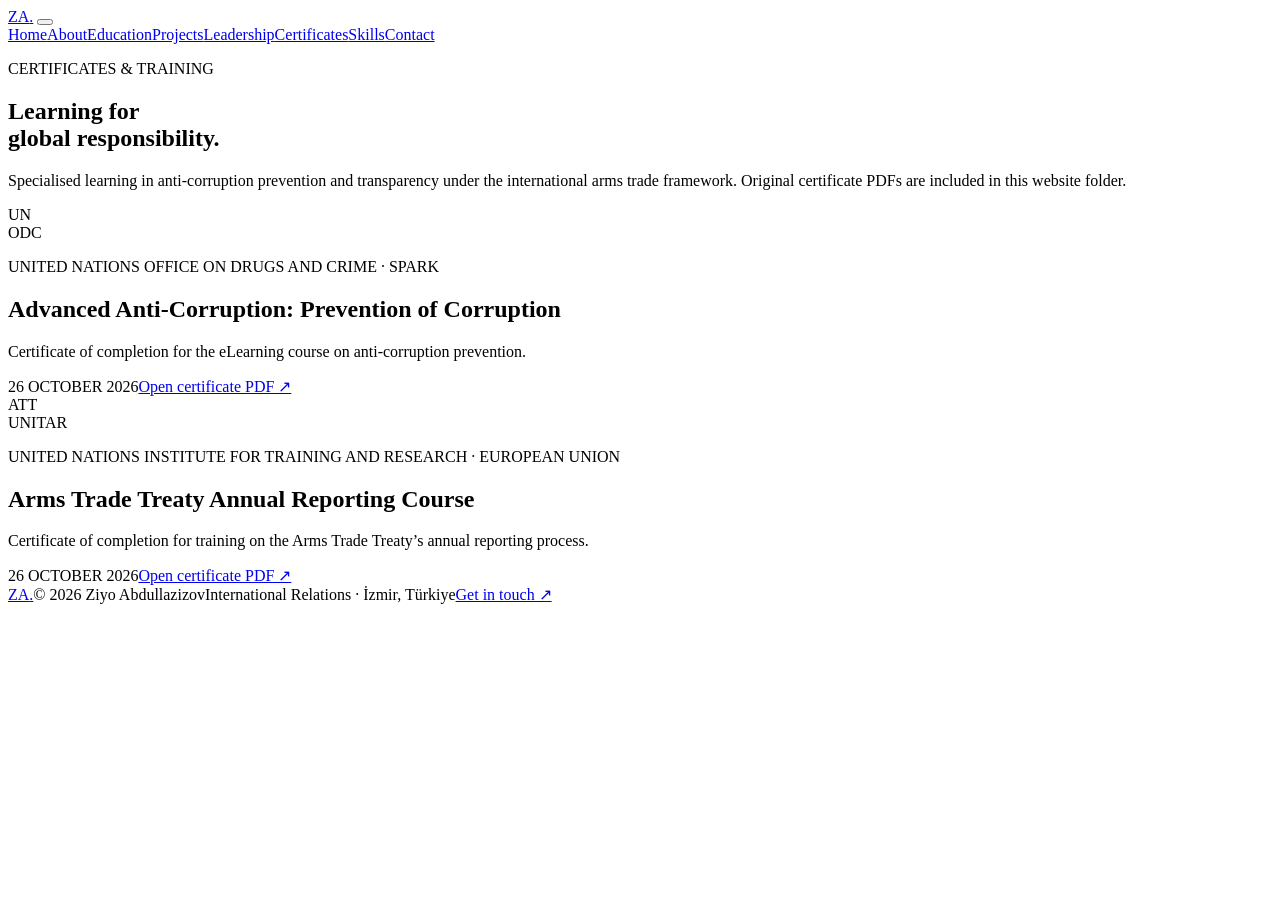
==== certificates.html @ 4506f45c "Add files via upload" ====
<!doctype html>
<html lang="en"><head><meta charset="utf-8"><meta name="viewport" content="width=device-width,initial-scale=1">
<meta name="theme-color" content="#f4f3ef"><meta name="description" content="Ziyo Abdullazizov — International Relations, diplomacy and leadership portfolio.">
<title>Certificates | Ziyo Abdullazizov</title><link rel="stylesheet" href="css/style.css"></head><body>
<header class="site-header"><div class="header-inner">
      <a class="brand" href="index.html" aria-label="Ziyo Abdullazizov home">ZA<span>.</span></a>
      <button class="menu-toggle" aria-label="Open navigation" aria-expanded="false"><span></span><span></span></button>
      <nav class="nav"><a class="" href="index.html">Home</a><a class="" href="about.html">About</a><a class="" href="education.html">Education</a><a class="" href="projects.html">Projects</a><a class="" href="leadership.html">Leadership</a><a class="active" href="certificates.html">Certificates</a><a class="" href="skills.html">Skills</a><a class="" href="contact.html">Contact</a></nav>
    </div></header><main class="wrap page-main"><section class="page-intro"><p class="eyebrow">CERTIFICATES & TRAINING</p><h1>Learning for<br>global responsibility.</h1><p class="page-lead">Specialised learning in anti-corruption prevention and transparency under the international arms trade framework. Original certificate PDFs are included in this website folder.</p></section>
<section class="certificate-list">
<article class="certificate-item"><div class="certificate-seal">UN<br><span>ODC</span></div><div class="certificate-info"><p class="eyebrow">UNITED NATIONS OFFICE ON DRUGS AND CRIME · SPARK</p><h2>Advanced Anti-Corruption: Prevention of Corruption</h2><p>Certificate of completion for the eLearning course on anti-corruption prevention.</p><span class="project-date">26 OCTOBER 2026</span><a class="button button-dark" href="assets/certificate-anti-corruption.pdf" target="_blank" rel="noreferrer">Open certificate PDF ↗</a></div></article>
<article class="certificate-item"><div class="certificate-seal seal-gold">ATT<br><span>UNITAR</span></div><div class="certificate-info"><p class="eyebrow">UNITED NATIONS INSTITUTE FOR TRAINING AND RESEARCH · EUROPEAN UNION</p><h2>Arms Trade Treaty Annual Reporting Course</h2><p>Certificate of completion for training on the Arms Trade Treaty’s annual reporting process.</p><span class="project-date">26 OCTOBER 2026</span><a class="button button-dark" href="assets/certificate-arms-trade-treaty.pdf" target="_blank" rel="noreferrer">Open certificate PDF ↗</a></div></article>
</section></main><footer class="footer"><div class="wrap footer-inner"><a class="brand footer-brand" href="index.html">ZA<span>.</span></a><span>© 2026 Ziyo Abdullazizov</span><span>International Relations · İzmir, Türkiye</span><a href="contact.html">Get in touch ↗</a></div></footer><script src="js/script.js"></script></body></html>
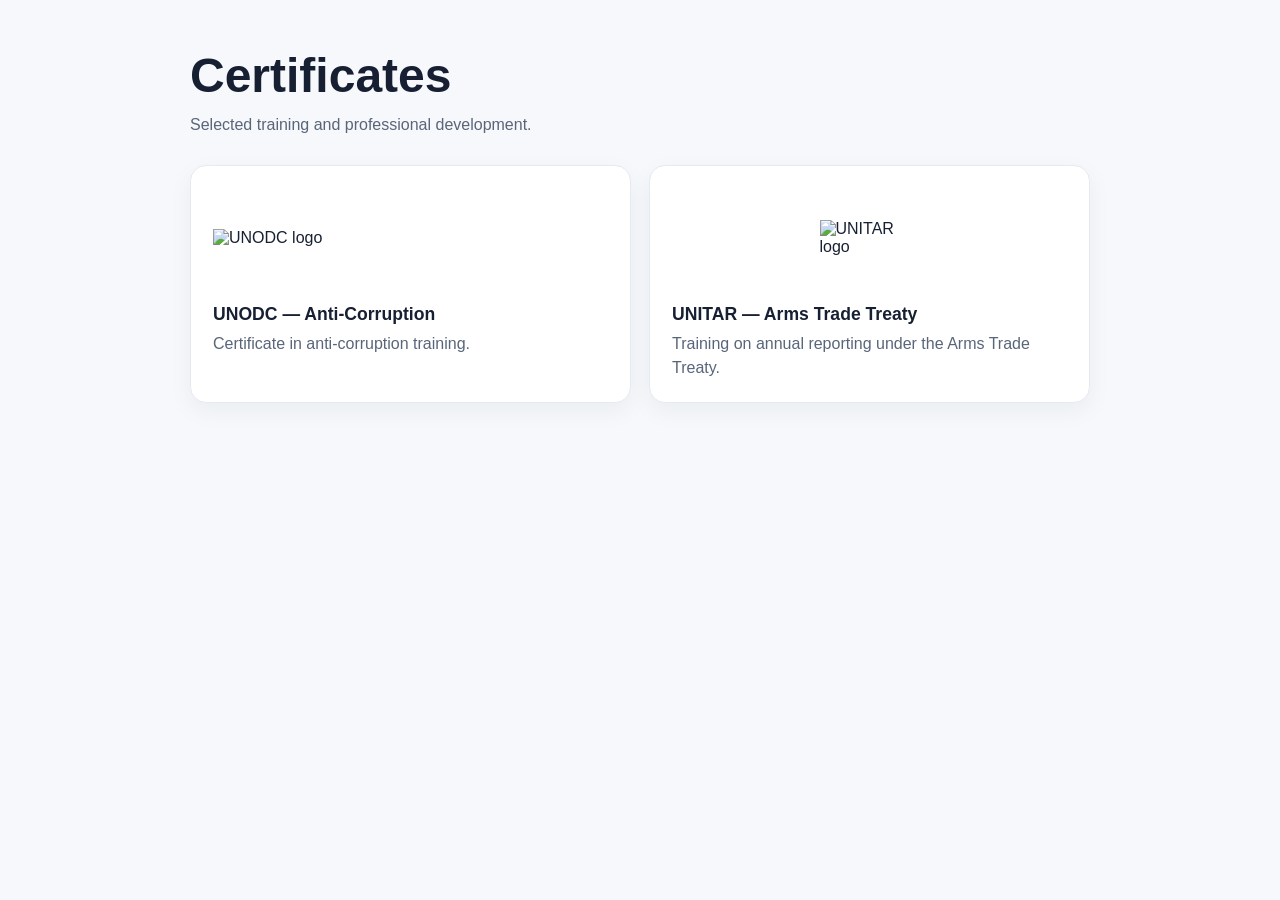
==== commit cc254137: "Add files via upload" ====
--- a/certificates.html
+++ b/certificates.html
@@ -1,13 +1,39 @@
 <!doctype html>
-<html lang="en"><head><meta charset="utf-8"><meta name="viewport" content="width=device-width,initial-scale=1">
-<meta name="theme-color" content="#f4f3ef"><meta name="description" content="Ziyo Abdullazizov — International Relations, diplomacy and leadership portfolio.">
-<title>Certificates | Ziyo Abdullazizov</title><link rel="stylesheet" href="css/style.css"></head><body>
-<header class="site-header"><div class="header-inner">
-      <a class="brand" href="index.html" aria-label="Ziyo Abdullazizov home">ZA<span>.</span></a>
-      <button class="menu-toggle" aria-label="Open navigation" aria-expanded="false"><span></span><span></span></button>
-      <nav class="nav"><a class="" href="index.html">Home</a><a class="" href="about.html">About</a><a class="" href="education.html">Education</a><a class="" href="projects.html">Projects</a><a class="" href="leadership.html">Leadership</a><a class="active" href="certificates.html">Certificates</a><a class="" href="skills.html">Skills</a><a class="" href="contact.html">Contact</a></nav>
-    </div></header><main class="wrap page-main"><section class="page-intro"><p class="eyebrow">CERTIFICATES & TRAINING</p><h1>Learning for<br>global responsibility.</h1><p class="page-lead">Specialised learning in anti-corruption prevention and transparency under the international arms trade framework. Original certificate PDFs are included in this website folder.</p></section>
-<section class="certificate-list">
-<article class="certificate-item"><div class="certificate-seal">UN<br><span>ODC</span></div><div class="certificate-info"><p class="eyebrow">UNITED NATIONS OFFICE ON DRUGS AND CRIME · SPARK</p><h2>Advanced Anti-Corruption: Prevention of Corruption</h2><p>Certificate of completion for the eLearning course on anti-corruption prevention.</p><span class="project-date">26 OCTOBER 2026</span><a class="button button-dark" href="assets/certificate-anti-corruption.pdf" target="_blank" rel="noreferrer">Open certificate PDF ↗</a></div></article>
-<article class="certificate-item"><div class="certificate-seal seal-gold">ATT<br><span>UNITAR</span></div><div class="certificate-info"><p class="eyebrow">UNITED NATIONS INSTITUTE FOR TRAINING AND RESEARCH · EUROPEAN UNION</p><h2>Arms Trade Treaty Annual Reporting Course</h2><p>Certificate of completion for training on the Arms Trade Treaty’s annual reporting process.</p><span class="project-date">26 OCTOBER 2026</span><a class="button button-dark" href="assets/certificate-arms-trade-treaty.pdf" target="_blank" rel="noreferrer">Open certificate PDF ↗</a></div></article>
-</section></main><footer class="footer"><div class="wrap footer-inner"><a class="brand footer-brand" href="index.html">ZA<span>.</span></a><span>© 2026 Ziyo Abdullazizov</span><span>International Relations · İzmir, Türkiye</span><a href="contact.html">Get in touch ↗</a></div></footer><script src="js/script.js"></script></body></html>+<html lang="en">
+<head>
+  <meta charset="utf-8">
+  <meta name="viewport" content="width=device-width, initial-scale=1">
+  <title>Certificates | Portfolio</title>
+  <style>
+    * { box-sizing: border-box; }
+    body { margin: 0; padding: 48px 20px; font-family: Arial, Helvetica, sans-serif; color: #172033; background: #f6f8fb; }
+    main { max-width: 900px; margin: 0 auto; }
+    h1 { margin: 0 0 10px; font-size: clamp(2rem, 5vw, 3rem); }
+    .intro { margin: 0 0 28px; color: #596579; }
+    .grid { display: grid; grid-template-columns: repeat(auto-fit, minmax(260px, 1fr)); gap: 18px; }
+    .card { display: flex; flex-direction: column; gap: 16px; padding: 22px; background: #fff; border: 1px solid #e5eaf1; border-radius: 16px; box-shadow: 0 8px 24px rgba(20,35,60,.05); }
+    .logo-wrap { height: 100px; display: flex; align-items: center; justify-content: center; }
+    .logo { display: block; max-width: 100%; max-height: 100%; width: auto; height: auto; object-fit: contain; }
+    .logo.unodc { width: 100%; }
+    .logo.unitar { max-width: 100px; }
+    h2 { margin: 0 0 7px; font-size: 1.1rem; }
+    p { margin: 0; color: #596579; line-height: 1.5; }
+  </style>
+</head>
+<body>
+  <main>
+    <h1>Certificates</h1>
+    <p class="intro">Selected training and professional development.</p>
+    <section class="grid" aria-label="Certificates">
+      <article class="card">
+        <div class="logo-wrap"><img class="logo unodc" src="assets/logos/unodc.png" alt="UNODC logo"></div>
+        <div><h2>UNODC — Anti-Corruption</h2><p>Certificate in anti-corruption training.</p></div>
+      </article>
+      <article class="card">
+        <div class="logo-wrap"><img class="logo unitar" src="assets/logos/unitar.png" alt="UNITAR logo"></div>
+        <div><h2>UNITAR — Arms Trade Treaty</h2><p>Training on annual reporting under the Arms Trade Treaty.</p></div>
+      </article>
+    </section>
+  </main>
+</body>
+</html>
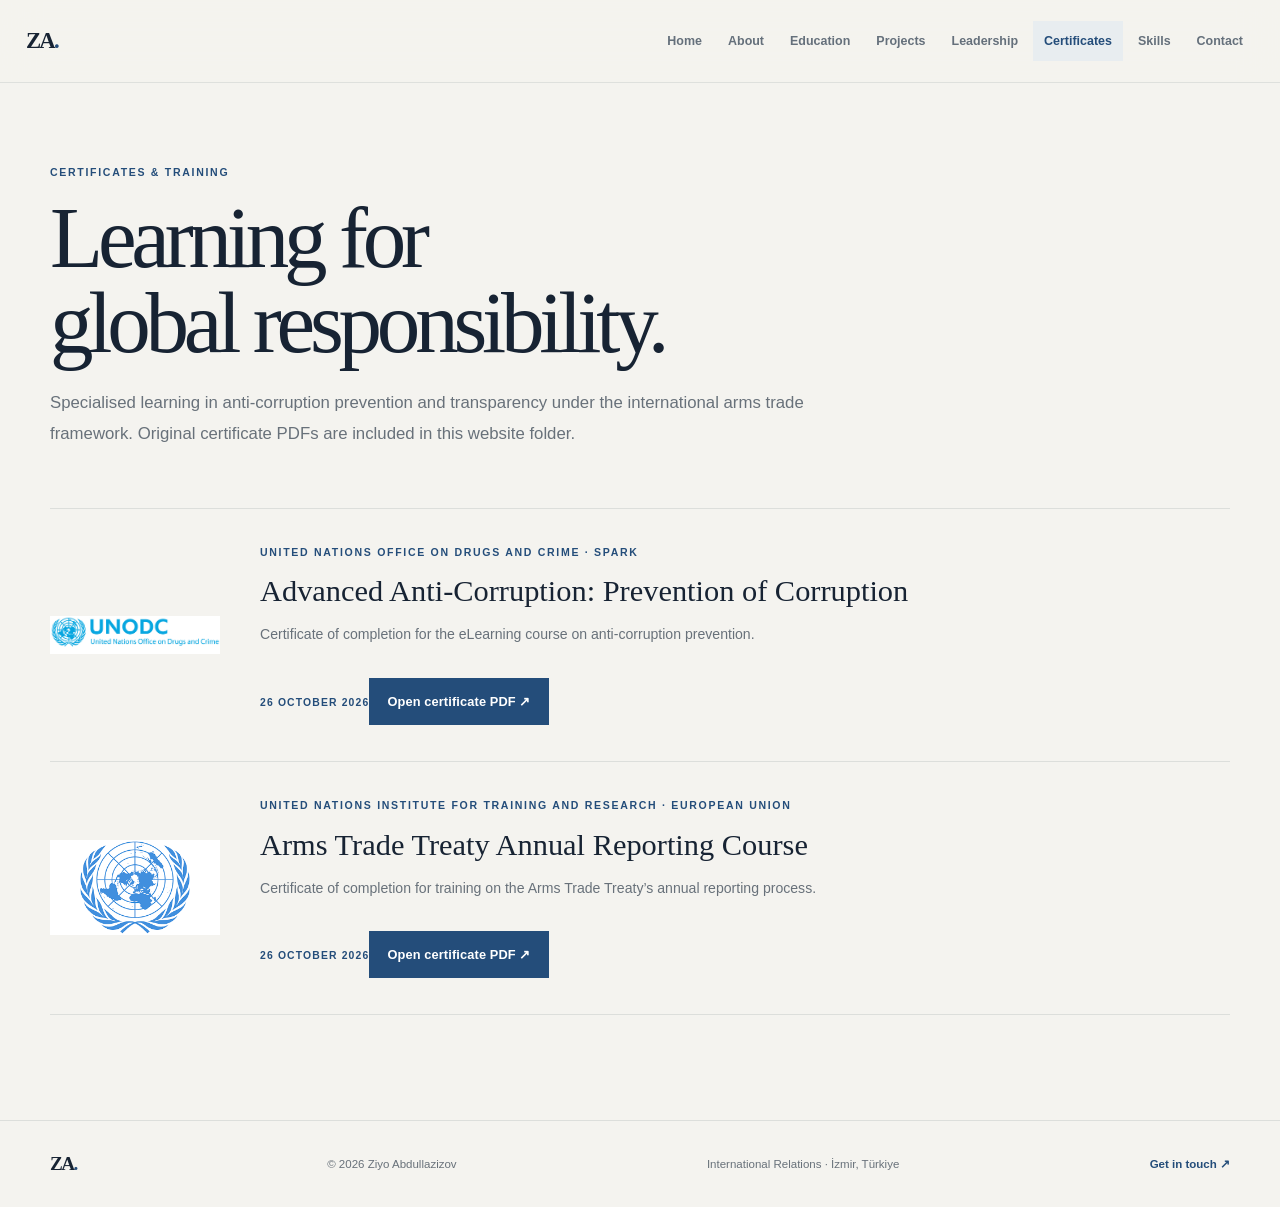
==== commit a1cbc4c8: "Add files via upload" ====
--- a/certificates.html
+++ b/certificates.html
@@ -1,39 +1,13 @@
 <!doctype html>
-<html lang="en">
-<head>
-  <meta charset="utf-8">
-  <meta name="viewport" content="width=device-width, initial-scale=1">
-  <title>Certificates | Portfolio</title>
-  <style>
-    * { box-sizing: border-box; }
-    body { margin: 0; padding: 48px 20px; font-family: Arial, Helvetica, sans-serif; color: #172033; background: #f6f8fb; }
-    main { max-width: 900px; margin: 0 auto; }
-    h1 { margin: 0 0 10px; font-size: clamp(2rem, 5vw, 3rem); }
-    .intro { margin: 0 0 28px; color: #596579; }
-    .grid { display: grid; grid-template-columns: repeat(auto-fit, minmax(260px, 1fr)); gap: 18px; }
-    .card { display: flex; flex-direction: column; gap: 16px; padding: 22px; background: #fff; border: 1px solid #e5eaf1; border-radius: 16px; box-shadow: 0 8px 24px rgba(20,35,60,.05); }
-    .logo-wrap { height: 100px; display: flex; align-items: center; justify-content: center; }
-    .logo { display: block; max-width: 100%; max-height: 100%; width: auto; height: auto; object-fit: contain; }
-    .logo.unodc { width: 100%; }
-    .logo.unitar { max-width: 100px; }
-    h2 { margin: 0 0 7px; font-size: 1.1rem; }
-    p { margin: 0; color: #596579; line-height: 1.5; }
-  </style>
-</head>
-<body>
-  <main>
-    <h1>Certificates</h1>
-    <p class="intro">Selected training and professional development.</p>
-    <section class="grid" aria-label="Certificates">
-      <article class="card">
-        <div class="logo-wrap"><img class="logo unodc" src="assets/logos/unodc.png" alt="UNODC logo"></div>
-        <div><h2>UNODC — Anti-Corruption</h2><p>Certificate in anti-corruption training.</p></div>
-      </article>
-      <article class="card">
-        <div class="logo-wrap"><img class="logo unitar" src="assets/logos/unitar.png" alt="UNITAR logo"></div>
-        <div><h2>UNITAR — Arms Trade Treaty</h2><p>Training on annual reporting under the Arms Trade Treaty.</p></div>
-      </article>
-    </section>
-  </main>
-</body>
-</html>
+<html lang="en"><head><meta charset="utf-8"><meta name="viewport" content="width=device-width,initial-scale=1">
+<meta name="theme-color" content="#f4f3ef"><meta name="description" content="Ziyo Abdullazizov — International Relations, diplomacy and leadership portfolio.">
+<title>Certificates | Ziyo Abdullazizov</title><link rel="stylesheet" href="css/style.css"></head><body>
+<header class="site-header"><div class="header-inner">
+      <a class="brand" href="index.html" aria-label="Ziyo Abdullazizov home">ZA<span>.</span></a>
+      <button class="menu-toggle" aria-label="Open navigation" aria-expanded="false"><span></span><span></span></button>
+      <nav class="nav"><a class="" href="index.html">Home</a><a class="" href="about.html">About</a><a class="" href="education.html">Education</a><a class="" href="projects.html">Projects</a><a class="" href="leadership.html">Leadership</a><a class="active" href="certificates.html">Certificates</a><a class="" href="skills.html">Skills</a><a class="" href="contact.html">Contact</a></nav>
+    </div></header><main class="wrap page-main"><section class="page-intro"><p class="eyebrow">CERTIFICATES & TRAINING</p><h1>Learning for<br>global responsibility.</h1><p class="page-lead">Specialised learning in anti-corruption prevention and transparency under the international arms trade framework. Original certificate PDFs are included in this website folder.</p></section>
+<section class="certificate-list">
+<article class="certificate-item"><img class="certificate-logo" src="assets/logos/unodc.png" alt="UNODC logo"><div class="certificate-info"><p class="eyebrow">UNITED NATIONS OFFICE ON DRUGS AND CRIME · SPARK</p><h2>Advanced Anti-Corruption: Prevention of Corruption</h2><p>Certificate of completion for the eLearning course on anti-corruption prevention.</p><span class="project-date">26 OCTOBER 2026</span><a class="button button-dark" href="assets/certificate-anti-corruption.pdf" target="_blank" rel="noreferrer">Open certificate PDF ↗</a></div></article>
+<article class="certificate-item"><img class="certificate-logo" src="assets/logos/unitar.png" alt="UNITAR logo"><div class="certificate-info"><p class="eyebrow">UNITED NATIONS INSTITUTE FOR TRAINING AND RESEARCH · EUROPEAN UNION</p><h2>Arms Trade Treaty Annual Reporting Course</h2><p>Certificate of completion for training on the Arms Trade Treaty’s annual reporting process.</p><span class="project-date">26 OCTOBER 2026</span><a class="button button-dark" href="assets/certificate-arms-trade-treaty.pdf" target="_blank" rel="noreferrer">Open certificate PDF ↗</a></div></article>
+</section></main><footer class="footer"><div class="wrap footer-inner"><a class="brand footer-brand" href="index.html">ZA<span>.</span></a><span>© 2026 Ziyo Abdullazizov</span><span>International Relations · İzmir, Türkiye</span><a href="contact.html">Get in touch ↗</a></div></footer><script src="js/script.js"></script></body></html>
--- a/css/style.css
+++ b/css/style.css
@@ -0,0 +1,24 @@
+/* Ziyo Abdullazizov — quiet editorial portfolio */
+:root{--bg:#f4f3ef;--paper:#fbfaf7;--ink:#172333;--muted:#68717a;--line:#dcdedb;--blue:#244d7a;--blue2:#dce7ef;--gold:#b89056;--shadow:0 18px 46px rgba(23,35,51,.08);--radius:5px}
+*{box-sizing:border-box}html{scroll-behavior:smooth}body{margin:0;background:var(--bg);color:var(--ink);font-family:Inter,"Avenir Next","Segoe UI",Arial,sans-serif;line-height:1.65}a{color:inherit;text-decoration:none}img{max-width:100%;display:block}::selection{background:#cbdbea;color:var(--ink)}
+.wrap{width:min(1180px,calc(100% - 52px));margin-inline:auto}.site-header{position:sticky;top:0;z-index:30;background:rgba(244,243,239,.94);backdrop-filter:blur(18px);border-bottom:1px solid rgba(220,222,219,.9)}.header-inner{width:min(1280px,calc(100% - 52px));min-height:82px;margin:auto;display:flex;align-items:center;justify-content:space-between;gap:28px}.brand{font:700 1.42rem/1 Georgia,"Times New Roman",serif;letter-spacing:-.08em;color:var(--ink)}.brand span{color:var(--blue)}.nav{display:flex;gap:4px;align-items:center}.nav a{color:#65707b;font-size:.78rem;font-weight:600;padding:10px 11px;transition:color .2s,background .2s}.nav a:hover,.nav a.active{color:var(--blue);background:#e8edf0}.menu-toggle{display:none;border:1px solid var(--line);background:transparent;width:42px;height:42px;padding:11px;cursor:pointer}.menu-toggle span{height:1px;background:var(--ink);display:block;margin:5px 0}
+.eyebrow{font-size:.66rem;line-height:1.4;letter-spacing:.16em;font-weight:700;color:var(--blue);margin:0 0 15px}.hero{display:grid;grid-template-columns:1.1fr .9fr;gap:clamp(40px,7vw,100px);align-items:center;padding-top:74px;padding-bottom:88px;min-height:680px}.hero-copy{padding:10px 0}.hero h1{font:400 clamp(4rem,8vw,7.7rem)/.91 Georgia,"Times New Roman",serif;letter-spacing:-.065em;margin:22px 0 25px;color:var(--ink)}.hero h1 span{color:var(--blue)}.hero-subtitle{font-size:1.08rem;font-weight:650;color:var(--ink);margin:0 0 12px}.hero-description{max-width:540px;color:var(--muted);font-size:1rem;line-height:1.85;margin:0}.hero-ctas{display:flex;align-items:center;gap:26px;flex-wrap:wrap;margin:30px 0 40px}.button{display:inline-flex;align-items:center;gap:24px;padding:13px 18px;font-size:.8rem;font-weight:700;letter-spacing:.01em;transition:transform .2s,background .2s}.button:hover{transform:translateY(-2px)}.button-dark{background:var(--blue);color:#fff}.button-dark:hover{background:#193c64}.button-light{background:#fff;color:var(--ink)}.text-link{color:var(--blue);font-size:.84rem;font-weight:700}.hero-stats{display:grid;grid-template-columns:repeat(3,1fr);gap:16px;max-width:540px}.hero-stats div{border-top:1px solid var(--line);padding-top:13px}.hero-stats strong{display:block;font:400 1.8rem/1.15 Georgia,serif;color:var(--blue)}.hero-stats span{display:block;color:var(--muted);font-size:.7rem;line-height:1.35;margin-top:5px}.hero-portrait{margin:0;justify-self:end;width:min(100%,440px);aspect-ratio:2/3;max-height:660px;overflow:hidden;background:#eeede8}.hero-portrait img{width:100%;height:100%;object-fit:contain;object-position:center center}
+.intro-strip{background:#e8edf0;border-top:1px solid #dce3e8;border-bottom:1px solid #dce3e8}.intro-grid{display:grid;grid-template-columns:.7fr 1.2fr 1fr;gap:34px;align-items:start;padding-top:62px;padding-bottom:65px}.intro-grid .eyebrow{margin-top:8px}.intro-grid h2,.section-heading h2,.closing-inner h2{font:400 clamp(2.3rem,4vw,3.6rem)/1.03 Georgia,serif;letter-spacing:-.045em;margin:0}.intro-grid>p:last-child{margin:6px 0 0;color:var(--muted);font-size:.93rem;line-height:1.85}.home-links{padding-top:85px;padding-bottom:92px}.section-heading{display:flex;justify-content:space-between;align-items:end;gap:30px;margin-bottom:28px}.section-heading .eyebrow{margin-bottom:10px}.section-heading>p{max-width:380px;margin:0;color:var(--muted);font-size:.9rem}.area-grid{display:grid;grid-template-columns:repeat(3,1fr);border-top:1px solid var(--line);border-bottom:1px solid var(--line)}.area-card{position:relative;min-height:225px;padding:25px 26px 28px 0;border-right:1px solid var(--line);transition:background .2s,padding .2s}.area-card:not(:first-child){padding-left:26px}.area-card:last-child{border-right:0}.area-card:hover{background:#ecefeb}.area-number{font-size:.68rem;color:var(--blue);letter-spacing:.12em}.area-card h3{font:400 1.65rem Georgia,serif;margin:34px 0 9px}.area-card p{max-width:260px;margin:0;color:var(--muted);font-size:.82rem}.area-arrow{position:absolute;right:24px;bottom:25px;color:var(--blue);font-size:1.1rem}.closing-band{background:var(--blue);color:#fff}.closing-inner{padding-top:56px;padding-bottom:62px}.closing-inner .eyebrow{color:#c8d9e7}.closing-inner h2{margin-bottom:27px}.footer{border-top:1px solid var(--line);background:var(--bg)}.footer-inner{display:flex;align-items:center;justify-content:space-between;gap:20px;min-height:86px;color:var(--muted);font-size:.72rem}.footer-brand{color:var(--ink);font-size:1.2rem}.footer-inner>a:last-child{color:var(--blue);font-weight:700}
+.page-main{padding-bottom:105px}.page-intro{padding:82px 0 58px;max-width:900px}.page-intro h1{font:400 clamp(3.25rem,6.8vw,6.2rem)/.98 Georgia,serif;letter-spacing:-.06em;margin:15px 0 22px}.page-lead{font-size:1.05rem;line-height:1.85;color:var(--muted);max-width:760px;margin:0}.content-grid{display:grid;grid-template-columns:1.2fr .8fr;gap:18px}.content-card{padding:34px 35px;background:var(--paper);border:1px solid var(--line)}.content-card-large{background:#e8edf0}.content-card h2{font:400 2.15rem/1.1 Georgia,serif;letter-spacing:-.04em;margin:0 0 22px}.content-card p:not(.eyebrow){color:var(--muted);font-size:.92rem;line-height:1.9}.pill-list,.project-tags{display:flex;gap:8px;flex-wrap:wrap;margin-top:22px}.pill-list span,.project-tags span{padding:6px 10px;border:1px solid #d7dfe3;color:#536575;font-size:.69rem}.mini-facts{margin-top:50px;padding-top:24px;border-top:1px solid var(--line);grid-template-columns:repeat(3,1fr)}.mini-facts>div{display:flex;flex-direction:column;gap:4px}.mini-facts strong{font:400 1.6rem Georgia,serif;color:var(--blue)}.mini-facts span{font-size:.7rem;color:var(--muted);text-transform:uppercase;letter-spacing:.08em}.mini-facts p{margin:3px 0 0;font-size:.9rem}
+.timeline-list{border-top:1px solid var(--line)}.timeline-entry{display:grid;grid-template-columns:230px 1fr;gap:55px;padding:37px 0 42px;border-bottom:1px solid var(--line)}.timeline-meta{display:flex;flex-direction:column;gap:7px;font-size:.68rem;letter-spacing:.09em;color:var(--blue);font-weight:700}.timeline-meta span+span{color:var(--muted);font-weight:500}.institution-line{display:flex;align-items:start;justify-content:space-between;gap:20px}.timeline-body h2{font:400 2rem Georgia,serif;margin:0 0 4px}.entry-subtitle{font-size:.82rem;color:var(--muted);margin:0}.entry-index{font:400 1.8rem Georgia,serif;color:#b5bdc2}.timeline-body h3{font-size:.9rem;margin:17px 0 8px;color:var(--blue)}.timeline-body>p:not(.entry-subtitle){max-width:700px;color:var(--muted);font-size:.9rem}.timeline-body .text-link{display:inline-block;margin-top:8px}
+.experience-feature{display:grid;grid-template-columns:230px 1fr;gap:55px;padding:37px 0;border-top:1px solid var(--line);border-bottom:1px solid var(--line)}.experience-date{display:flex;flex-direction:column;gap:8px;color:var(--blue);font-size:.68rem;letter-spacing:.09em;font-weight:700}.experience-date span+span{color:var(--muted);font-weight:500}.experience-content h2{font:400 2.45rem Georgia,serif;margin:0}.experience-content h3{color:var(--blue);font-size:.95rem;margin:6px 0 22px}.clean-list{padding:0 0 0 18px;color:var(--muted);font-size:.9rem;line-height:1.9}.clean-list li{padding-left:5px;margin:7px 0}.experience-note{border-left:2px solid var(--gold);padding:10px 0 10px 16px;color:var(--muted);font-size:.84rem;margin-top:26px}
+.project-list{border-top:1px solid var(--line)}.project-feature,.project-row{display:grid;grid-template-columns:1fr 1fr;gap:clamp(28px,5vw,68px);align-items:center;padding:38px 0;border-bottom:1px solid var(--line)}.project-row.reverse .project-image{order:2}.project-row.reverse .project-info{order:1}.project-image{overflow:hidden;background:#e7e9e7;aspect-ratio:16/10}.project-image img{width:100%;height:100%;object-fit:cover;transition:transform .55s}.project-image:hover img{transform:scale(1.025)}.project-info{padding:6px 0}.project-topline{display:flex;align-items:center;gap:14px;margin-bottom:22px;min-height:42px;flex-wrap:wrap}.org-logo{width:70px;height:52px;object-fit:contain;padding:4px;background:transparent;filter:drop-shadow(0 2px 3px rgba(23,35,51,.09))}.org-logo.dark-logo{background:#10085d;padding:7px;border-radius:3px;filter:drop-shadow(0 2px 4px rgba(23,35,51,.14))}.project-date{font-size:.65rem;letter-spacing:.11em;color:var(--blue);font-weight:700}.project-info h2{font:400 clamp(1.8rem,3vw,2.55rem)/1.08 Georgia,serif;letter-spacing:-.04em;margin:6px 0 6px}.project-info h3{font-size:.88rem;color:var(--blue);margin:0 0 16px}.project-info>p:not(.eyebrow){font-size:.87rem;color:var(--muted);line-height:1.85;margin:0}.project-info .eyebrow{margin-bottom:7px}.project-tags{margin-top:20px}.project-tags span{font-size:.65rem}.project-feature .project-image{aspect-ratio:4/3}
+.leadership-list{border-top:1px solid var(--line)}.leadership-card{display:grid;grid-template-columns:180px 1fr;gap:48px;align-items:center;padding:32px 0;border-bottom:1px solid var(--line)}.leadership-mark{height:150px;display:grid;place-items:center;background:#fbfaf7;border:1px solid var(--line);padding:16px}.leadership-mark img{max-width:100%;max-height:100%;object-fit:contain;filter:drop-shadow(0 2px 3px rgba(23,35,51,.07))}.leadership-mark.dark-mark{background:#10085d;border-color:#10085d}.leadership-copy .project-topline{margin-bottom:10px}.leadership-copy h2{font:400 2rem Georgia,serif;margin:0}.leadership-copy h3{font-size:.87rem;color:var(--blue);margin:4px 0 11px}.leadership-copy p{color:var(--muted);font-size:.88rem;line-height:1.85;max-width:760px;margin:0}.role-label{color:#71808b;border:1px solid var(--line);padding:4px 8px;font-size:.6rem;font-weight:700;letter-spacing:.08em}
+.certificate-list{border-top:1px solid var(--line)}.certificate-item{display:grid;grid-template-columns:170px 1fr;gap:40px;align-items:center;padding:36px 0;border-bottom:1px solid var(--line)}.certificate-seal{width:138px;height:138px;border:1px solid #cbd9e2;border-radius:50%;display:grid;place-content:center;text-align:center;color:var(--blue);font:700 1.25rem Georgia,serif;background:#e8edf0;line-height:1.1}.certificate-seal span{font-size:.8rem;letter-spacing:.13em}.seal-gold{background:#f0ece4;color:#8c6a38;border-color:#ded2bd}.certificate-info h2{font:400 1.9rem Georgia,serif;max-width:680px;margin:5px 0 10px}.certificate-info p:not(.eyebrow){color:var(--muted);font-size:.88rem}.certificate-info .button{margin-top:17px}
+.skills-grid{display:grid;grid-template-columns:1fr 1fr;gap:16px}.skill-panel{padding:30px;background:var(--paper);border:1px solid var(--line);min-height:220px}.skill-panel:nth-child(2){background:#e8edf0}.skill-panel h2{font:400 1.9rem Georgia,serif;margin:0}.language-panel{background:#e9e6df}.language-row{display:flex;justify-content:space-between;gap:16px;padding:12px 0;border-bottom:1px solid #d4d3cd;font-size:.86rem}.language-row:first-of-type{margin-top:14px}.language-row strong{color:var(--blue)}
+.contact-layout{display:grid;grid-template-columns:.75fr 1.25fr;gap:70px;padding:36px 0 30px;border-top:1px solid var(--line)}.contact-intro h2{font:400 2.2rem Georgia,serif;margin:0 0 10px}.contact-intro p{color:var(--muted);font-size:.9rem;line-height:1.85}.contact-method{display:grid;grid-template-columns:130px 1fr 25px;gap:20px;align-items:center;padding:20px 0;border-bottom:1px solid var(--line)}.contact-method span{font-size:.76rem;color:var(--muted)}.contact-method strong{font-size:.92rem;color:var(--blue);overflow-wrap:anywhere}.contact-method b{font-weight:400;color:var(--blue)}
+@media(max-width:1050px){.header-inner{align-items:flex-start;padding:19px 0;flex-direction:column;gap:12px}.nav{flex-wrap:wrap}.hero{gap:40px}.hero-portrait{width:min(100%,390px)}.timeline-entry,.experience-feature{grid-template-columns:185px 1fr;gap:32px}}
+@media(max-width:720px){.wrap{width:calc(100% - 36px)}.header-inner{width:calc(100% - 36px);min-height:68px;align-items:center;flex-direction:row;padding:0}.menu-toggle{display:block}.nav{display:none;position:absolute;top:68px;left:0;right:0;background:var(--bg);border-bottom:1px solid var(--line);padding:14px 18px 18px;flex-direction:column;align-items:stretch;gap:2px}.nav.open{display:flex}.nav a{padding:10px 12px}.hero{grid-template-columns:1fr;padding-top:36px;padding-bottom:52px;gap:30px;min-height:0}.hero-copy{order:2}.hero-portrait{order:1;justify-self:center;width:min(76%,360px);max-height:540px}.hero h1{font-size:clamp(3.7rem,15vw,5.5rem)}.hero-stats{gap:10px}.hero-stats strong{font-size:1.5rem}.hero-stats span{font-size:.64rem}.intro-grid{grid-template-columns:1fr;gap:14px;padding-top:38px;padding-bottom:42px}.intro-grid .eyebrow{margin:0}.intro-grid h2{font-size:2.6rem}.home-links{padding-top:55px;padding-bottom:60px}.section-heading{display:block}.section-heading>p{margin-top:14px}.area-grid{grid-template-columns:1fr}.area-card,.area-card:not(:first-child){min-height:0;padding:22px 38px 22px 0;border-right:0;border-bottom:1px solid var(--line)}.area-card h3{margin:15px 0 6px}.area-arrow{right:6px;bottom:22px}.closing-inner{padding-top:42px;padding-bottom:45px}.footer-inner{flex-wrap:wrap;padding:21px 0;min-height:0}.page-main{padding-bottom:65px}.page-intro{padding:50px 0 37px}.page-intro h1{font-size:clamp(3rem,12vw,4.6rem)}.page-lead{font-size:.96rem}.content-grid,.skills-grid,.contact-layout{grid-template-columns:1fr}.content-card,.skill-panel{padding:24px}.content-card h2{font-size:1.9rem}.mini-facts{gap:15px}.mini-facts>div{min-width:0}.mini-facts p{font-size:.78rem}.timeline-entry,.experience-feature{grid-template-columns:1fr;gap:14px;padding:28px 0}.timeline-meta,.experience-date{flex-direction:row;flex-wrap:wrap;gap:8px 15px}.timeline-body h2{font-size:1.75rem}.project-feature,.project-row{grid-template-columns:1fr;gap:20px;padding:27px 0}.project-row.reverse .project-image,.project-row.reverse .project-info{order:initial}.project-image,.project-feature .project-image{aspect-ratio:16/10}.project-info h2{font-size:2rem}.leadership-card{grid-template-columns:100px 1fr;gap:18px;padding:25px 0}.leadership-mark{height:105px;padding:10px}.leadership-copy h2{font-size:1.55rem}.leadership-copy p{font-size:.82rem}.leadership-copy .project-topline{gap:8px}.certificate-item{grid-template-columns:82px 1fr;gap:18px;padding:28px 0}.certificate-seal{width:76px;height:76px;font-size:.85rem}.certificate-seal span{font-size:.6rem}.certificate-info h2{font-size:1.48rem}.certificate-info p:not(.eyebrow){font-size:.82rem}.contact-layout{gap:15px;padding-top:25px}.contact-method{grid-template-columns:76px 1fr 20px;gap:12px}.contact-method strong{font-size:.82rem}}
+
+
+/* Biography and institution identity additions */
+.biography-layout{display:grid;grid-template-columns:minmax(0,1.6fr) minmax(235px,.7fr);gap:clamp(32px,7vw,100px);border-top:1px solid var(--line);padding:38px 0 12px;align-items:start}
+.biography-copy{max-width:760px}.biography-copy h2{font:400 clamp(2.1rem,4vw,3.2rem)/1.08 Georgia,serif;letter-spacing:-.04em;margin:4px 0 24px}.biography-copy p:not(.eyebrow){font-size:.94rem;line-height:1.95;color:var(--muted);margin:0 0 18px}
+.biography-aside{background:#e8edf0;border:1px solid var(--line);padding:22px 24px}.bio-fact{padding:14px 0;border-bottom:1px solid #d1dce2;display:flex;flex-direction:column;gap:6px}.bio-fact:first-child{padding-top:0}.bio-fact span{font-size:.62rem;font-weight:700;letter-spacing:.12em;color:var(--blue)}.bio-fact strong{font-size:.9rem;line-height:1.5;font-weight:600;color:var(--ink)}.bio-link{display:inline-block;margin-top:20px;color:var(--blue);font-size:.8rem;font-weight:700}
+.institution-identity{display:flex;align-items:center;gap:18px;min-width:0}.institution-logo{flex:0 0 auto;width:84px;height:84px;object-fit:contain;filter:drop-shadow(0 3px 5px rgba(23,35,51,.12))}.institution-logo.tuit-logo{width:94px;height:94px}.institution-logo.ege-logo{width:82px;height:82px}.institution-identity>div{min-width:0}.timeline-body .second-link{margin-left:18px}
+@media(max-width:720px){.biography-layout{grid-template-columns:1fr;gap:25px;padding-top:28px}.biography-aside{padding:18px}.institution-identity{gap:12px}.institution-logo{width:68px;height:68px}.institution-logo.tuit-logo{width:76px;height:76px}.institution-logo.ege-logo{width:68px;height:68px}.timeline-body .second-link{margin-left:0;display:block}}
